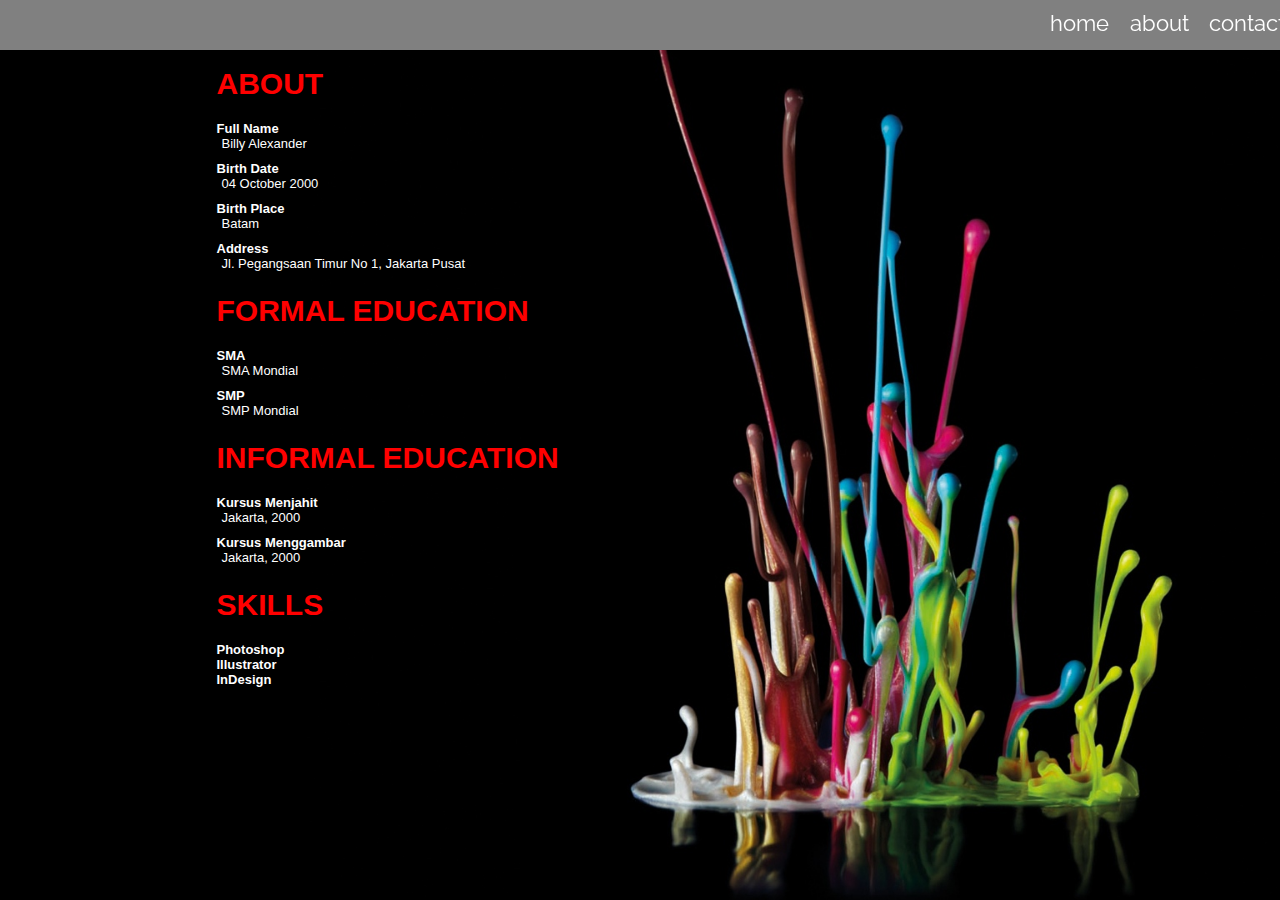
==== about.html @ 841f6bfd "Add files via upload" ====
<!doctype html>
<html>
  <head>
    <title>Billy Alexander</title>
    <meta name="viewport" content="width=device-width" />
    <link rel="stylesheet" type="text/css" href="css/global.css" />
    <link rel="stylesheet" type="text/css" href="css/typography.css" />
  </head>
  <body>
    <nav>
      <main>
        <a href="home.html" class="menu">home</a>
        <a href="about.html" class="menu">about</a>
        <a href="contact.html" class="menu">contact</a>
      </main>
    </nav>
    
    <section class="full">
    <main>
        <div class="right" style="background-color: transparant">
          <h2>About</h2>
          <h3>Full Name</h3>
          <p>Billy Alexander</p>
          <h3>Birth Date</h3>
          <p>04 October 2000</p>
          <h3>Birth Place</h3>
          <p>Batam</p>
          <h3>Address</h3>
          <p>Jl. Pegangsaan Timur No 1, Jakarta Pusat</p>
        </div>
        <div class="right" style="background-color: transparant">
          <h2>Formal Education</h2>
          <h3>SMA</h3>
          <p>SMA Mondial</p>
          <h3>SMP</h3>
          <p>SMP Mondial</p>
        </div>
        <div class="right" style="background-color: transparant">
          <h2>Informal Education</h2>
          <h3>Kursus Menjahit</h3>
          <p>Jakarta, 2000</p>
          <h3>Kursus Menggambar</h3>
          <p>Jakarta, 2000</p>
        </div>
        <div class="right" style="background-color: transparant">
          <h2>Skills</h2>
          <h3>Photoshop</h3>
          <h3>Illustrator</h3>
          <h3>InDesign</h3>
        </div>
      
    </main>
    </section>
  </body>
</html>
---- css/global.css ----
@import url('https://fonts.googleapis.com/css?family=Raleway:400,700&display=swap');

* {
  margin: 0;
  padding: 0;
  font-size: 22px;
}

nav {
  position: fixed;
  top: 0;
  left: 0;
  width: 100vw;
  height: 50px;
  background-color: grey;
  z-index: 10;
}

main {
  width: 1300px;
  padding-top: 50px;
  margin-left: auto;
  margin-right: auto;
}

nav main {
  padding-top: 10px;
  text-align: right;
}

nav main a {
  text-decoration: none;
  color: white;
  font-family: 'Raleway', sans-serif;
  padding-top: 10px;
  padding-right: 15px;
}

nav main a:hover {
  color: red;
}

section {
  width: 100%;
  height: 100vh;
  position: relative;
}

section.full {
  background-image: url('../image/image 3.jpg');
  background-size: cover;
  background-position: bottom right;
  background-repeat: repeat;
}
section.full1 {
  background-image: url('../image/image 4.jpg');
  background-size: cover;
  background-position: bottom right;
  background-repeat: repeat;
}

section .melayang {
  position: absolute;
  top: 320px;
  left: 100px;
  width: 40%;
  height: 200px;
}

section .right {
  position: relative;
  left: 200px;
  top: 10px;
  width: 98%;
  height: 20%;
  padding: 0.5%;
  margin-right:2%;
  margin-top:0%;
}

h1 {
  font-size: 40px;
  font-family: 'Raleway', sans-serif;
}

@media (max-width: 1200px) {
  main {
    width: 100vw;
  }
  
  section .right {
    width:100%;
    height: 50vh;
    margin-left:0%;
    margin-top:1%;
  }
  
  section .melayang {
    top: 50%;
    left: 10%;
    width: 90%;
  }
}
---- css/typography.css ----
h1 {
  font-family: 'Segoe UI', sans-serif;
  font-size: 100px;
  text-transform: uppercase;
}

h2 {
  font-family: 'Calibri', sans-serif;
  font-size: 30px;
  text-transform: uppercase;
  padding-bottom: 20px;
  padding-left: 10px;
  color: red;
}

h3 {
  font-family: 'Calibri', sans-serif;
  font-size: 13px;
  padding-left: 10px;
  color:white;
}

p {
  font-family: sans-serif;
  font-size: 13px;
  padding-bottom: 10px;
  padding-left: 15px;
  color:white;
}
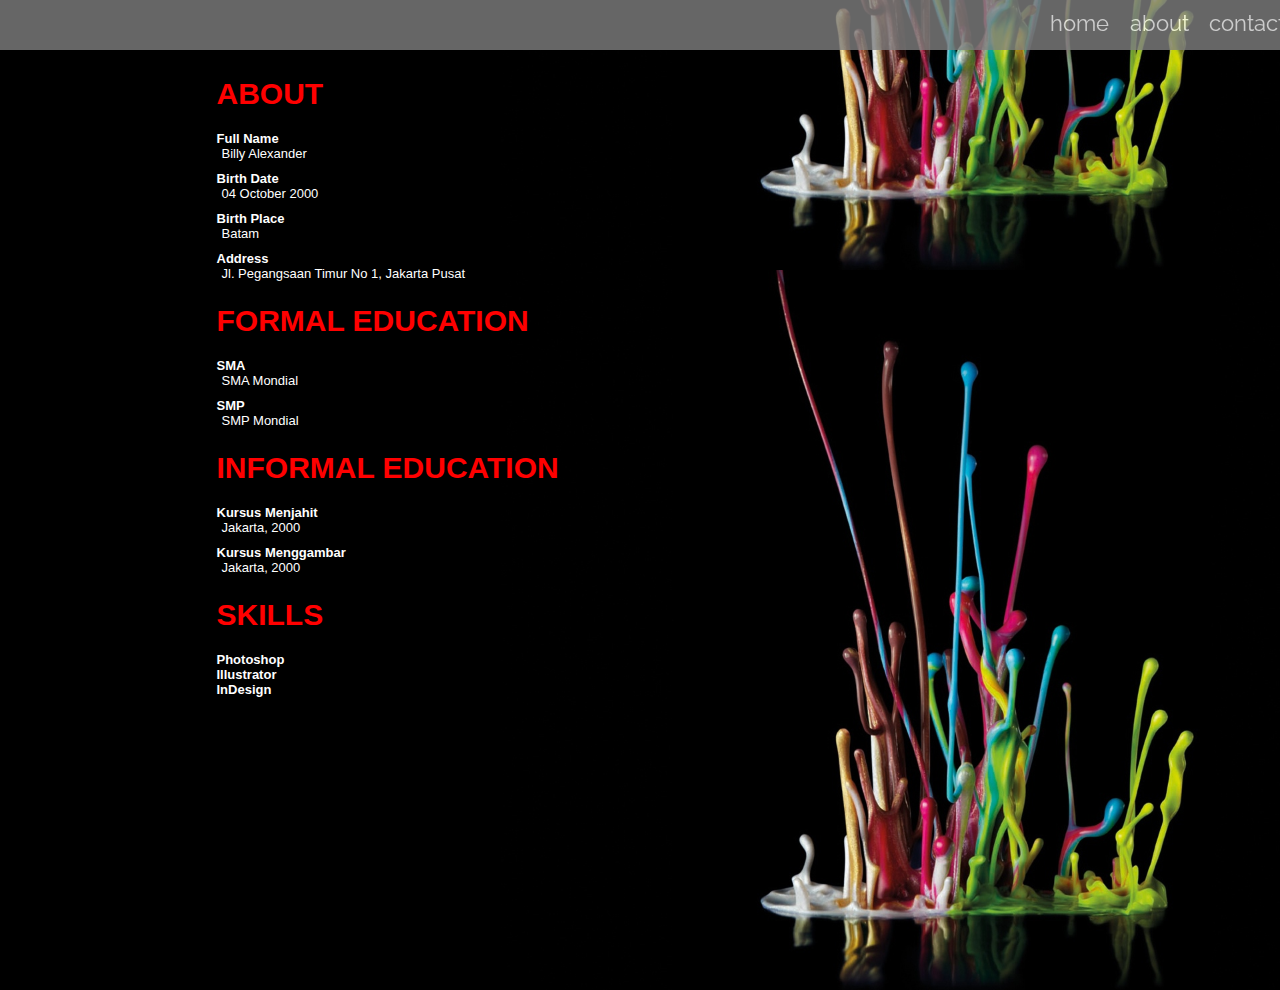
==== commit 0dca3025: "Add files via upload" ====
--- a/about.html
+++ b/about.html
@@ -9,7 +9,7 @@
   <body>
     <nav>
       <main>
-        <a href="home.html" class="menu">home</a>
+        <a href="index.html" class="menu">home</a>
         <a href="about.html" class="menu">about</a>
         <a href="contact.html" class="menu">contact</a>
       </main>
--- a/css/global.css
+++ b/css/global.css
@@ -13,6 +13,7 @@
   width: 100vw;
   height: 50px;
   background-color: grey;
+  opacity: 0.8;
   z-index: 10;
 }
 
@@ -47,8 +48,9 @@
 }
 
 section.full {
+  height: 110vh;
   background-image: url('../image/image 3.jpg');
-  background-size: cover;
+  background-size: contain;
   background-position: bottom right;
   background-repeat: repeat;
 }
@@ -59,9 +61,16 @@
   background-repeat: repeat;
 }
 
+section.full3 {
+  background-image: url('../image/image 3.jpg');
+  background-size: cover;
+  background-position: bottom right;
+  background-repeat: no-repeat;
+}
+
 section .melayang {
   position: absolute;
-  top: 320px;
+  top: 340px;
   left: 100px;
   width: 40%;
   height: 200px;
@@ -70,7 +79,7 @@
 section .right {
   position: relative;
   left: 200px;
-  top: 10px;
+  top: 20px;
   width: 98%;
   height: 20%;
   padding: 0.5%;
@@ -87,17 +96,37 @@
   main {
     width: 100vw;
   }
-  
+section.full {
+  width:100vw;
+  height: 230vh;
+  background-image: url('../image/image 3.jpg');
+  background-size: contain;
+  background-position: bottom right;
+  background-repeat: repeat;
+}
+section.full3 {
+  width: 100vw;
+  height: 100vh;
+  background-image: url('../image/image 3.jpg');
+  background-size: cover;
+  background-position: bottom right;
+  background-repeat: no-repeat;
+}
+
+
   section .right {
-    width:100%;
+    width:100vw;
     height: 50vh;
+    left: 50px;
     margin-left:0%;
     margin-top:1%;
   }
   
   section .melayang {
+    width:100vw;
+    height: 100vh;
     top: 50%;
     left: 10%;
-    width: 90%;
+    bottom:50%;
   }
 }
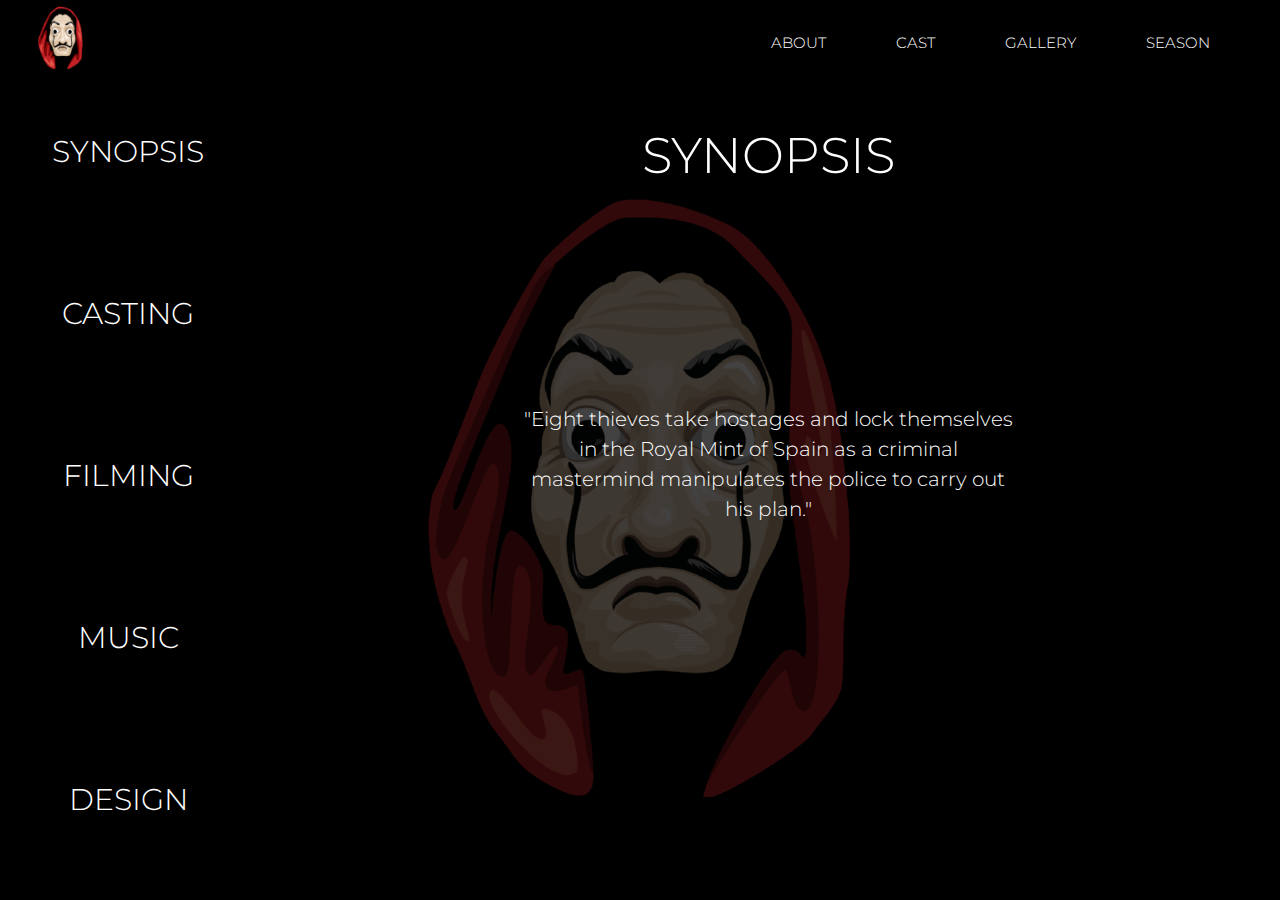
==== commit 22833a4f: "Add files via upload" ====
--- a/about.html
+++ b/about.html
@@ -1,55 +1,166 @@
 <!doctype html>
 <html>
-  <head>
-    <title>Billy Alexander</title>
-    <meta name="viewport" content="width=device-width" />
-    <link rel="stylesheet" type="text/css" href="css/global.css" />
-    <link rel="stylesheet" type="text/css" href="css/typography.css" />
-  </head>
-  <body>
-    <nav>
-      <main>
-        <a href="index.html" class="menu">home</a>
-        <a href="about.html" class="menu">about</a>
-        <a href="contact.html" class="menu">contact</a>
-      </main>
-    </nav>
-    
-    <section class="full">
-    <main>
-        <div class="right" style="background-color: transparant">
-          <h2>About</h2>
-          <h3>Full Name</h3>
-          <p>Billy Alexander</p>
-          <h3>Birth Date</h3>
-          <p>04 October 2000</p>
-          <h3>Birth Place</h3>
-          <p>Batam</p>
-          <h3>Address</h3>
-          <p>Jl. Pegangsaan Timur No 1, Jakarta Pusat</p>
-        </div>
-        <div class="right" style="background-color: transparant">
-          <h2>Formal Education</h2>
-          <h3>SMA</h3>
-          <p>SMA Mondial</p>
-          <h3>SMP</h3>
-          <p>SMP Mondial</p>
-        </div>
-        <div class="right" style="background-color: transparant">
-          <h2>Informal Education</h2>
-          <h3>Kursus Menjahit</h3>
-          <p>Jakarta, 2000</p>
-          <h3>Kursus Menggambar</h3>
-          <p>Jakarta, 2000</p>
-        </div>
-        <div class="right" style="background-color: transparant">
-          <h2>Skills</h2>
-          <h3>Photoshop</h3>
-          <h3>Illustrator</h3>
-          <h3>InDesign</h3>
-        </div>
-      
-    </main>
-    </section>
-  </body>
-</html>+<head>
+	<title>La Casa de Papel ~ Gallery</title>
+	<meta name="viewport" content="width=device-width, initial-scale=1.0">
+	<link rel="stylesheet" type="text/css" href="css/global.css" />
+	<link rel="stylesheet" type="text/css" href="css/typography.css" />
+</head>
+<body>
+	<section class="navigation">
+		<a href="index.html" class="logo"><img src="image/money heist mask.png" alt="mask"></a>
+		<a href="season.html" class="menu1"><p>SEASON</p></a>
+		<a href="gallery.html" class="menu4"><p>GALLERY</p></a>
+		<a href="cast.html" class="menu3"><p>CAST</p></a>
+		<a href="about.html" class="menu5"><p>ABOUT</p></a>
+	</section>
+	
+	<section class="group1">
+		<div class="kiri">
+			<div class="block1" onClick="content1('0')"><p>SYNOPSIS</p></div>
+			<div class="block2" onClick="content2('0')"><p>CASTING</p></div>
+			<div class="block3" onClick="content3('0')"><p>FILMING</p></div>
+			<div class="block4" onClick="content4('0')"><p>MUSIC</p></div>
+			<div class="block5" onClick="content5('0')"><p>DESIGN</p></div>
+			<div class="block6" onClick="content6('0')"><p>CONCEPTION</p></div>
+		</div>
+		<div class="kanan">
+			<div id="open1" class="content1">
+				<div class="batasan">
+					<div class="up1">
+						<h1>SYNOPSIS</h1>
+					</div>
+					<div class="baca1">
+						<p>"Eight thieves take hostages and lock themselves in the Royal Mint of Spain as a criminal mastermind manipulates the police to carry out his plan."</p>
+					</div>
+				</div>
+			</div>
+			
+			<div id="open2" class="content2">
+				<div class="batasan">
+					<div class="up2">
+						<h1>CASTING</h1>
+					</div>
+					<div class="baca2">
+						<p>Casting took place late in 2016, spanning more than two months. The characters were not fully fleshed out at the beginning of this process, and took shape based on the actors' performance. Casting directors Eva Leira and Yolanda Serrano were looking for actors with the ability to play empathetic robbers with believable love and family connections. Antena 3 announced the ensemble cast in March 2017 and released audition excerpts of most cast actors in the series' aftershow Tercer Grado and on their website.</p>
+
+						<p>The Professor was designed as a charismatic yet shy villain who could convince the robbers to follow him and make the audience sympathetic to the robbers' resistance against the powerful banks. However, developing the Professor's role proved difficult, as the character did not follow archetypal conventions and the producers were uncertain about his degree of brilliance. While the producers found his Salva personality early on, they were originally looking for a 50-year-old Harvard professor type with the looks of Spanish actor José Coronado. The role was proposed to Javier Gutiérrez, but he was already committed to starring in the film Campeones. Meanwhile, the casting directors advocated for Álvaro Morte, whom they knew from their collaboration on the long-running Spanish soap opera El secreto de Puente Viejo, even though his prime time television experience was limited at that point. Going through the full casting process and approaching the role through external analysis rather than personal experience, Morte described the professor as "a tremendous box of surprises" that "end up shaping this character because he never ceases to generate uncertainty," making it unclear for the audience if the character is good or bad. The producers also found that his appearance of a primary school teacher gave the character more credibility.</p>
+
+						<p>Pedro Alonso was cast to play Berlin, whom La Voz de Galicia would later characterize as a "cold, hypnotic, sophisticated and disturbing character, an inveterate macho with serious empathy problems, a white-collar thief who despises his colleagues and considers them inferior." The actor's portrayal of the character was inspired by chance encounter Alonso had the day before receiving his audition script, with "an intelligent person" who was "provocative or even manipulative" to him.Alonso saw high observation skills and an unusual understanding of his surroundings in Berlin, resulting in unconventional and unpredictable character behaviour.Similarities between Berlin and Najwa Nimri's character Zulema in Pina's TV series Locked Up were unintentional. The family connections between the Professor and Berlin were not in the original script, but were built into the characters' backstory at the end of part 1 after Morte and Alonso had repeatedly proposed to do so.</p>
+
+						<p>The producers found the protagonist and narrator, Tokyo, among the hardest characters to develop, as they were originally looking for an older actress to play the character who had nothing to lose before meeting the Professor. Úrsula Corberó eventually landed the role for bringing a playful energy to the table; her voice was heavily factored in during casting, as she was the first voice the audience hears in the show. Jaime Lorente developed Denver's hallmark laughter during the casting process. Two cast actors had appeared in previous TV series by Álex Pina: Paco Tous (Moscow) had starred in the 2005 TV series Los hombres de Paco, and Alba Flores (Nairobi) had starred in Locked Up. Flores was asked to play Nairobi without audition when Pina realised late in the conception phase that the show needed another female gang member. For the role opposite to the robbers, Itziar Ituño was cast to play Inspector Raquel Murillo, whom Ituño described as a "strong and powerful woman in a world of men, but also sensitive in her private life". She took inspiration from The Silence of the Lambs character Clarice Starling, an FBI student with a messy family life who develops sympathies for a criminal.</p>
+
+						<p>The actors learned of the show's renewal by Netflix before the producers contacted them to return. In October 2018, Netflix announced the cast of part 3; the returning main cast included Pedro Alonso, raising speculation about his role in part 3. Among the new cast members were Argentine actor Rodrigo de la Serna, who saw a possible connection between his character's name and the Argentine football legend Martín Palermo, and Locked Up star Najwa Nimri. Cameo scenes of Brazilian football star, and fan of the series, Neymar, as a monk were filmed for part 3, but were excluded from the stream without repercussions to the narrative until judicial charges against him had been dropped in late August 2019. A small appearance by Spanish actress Belén Cuesta in two episodes of part 3 raised fan and media speculation about her role in part 4.</p>
+					</div>
+				</div>
+			</div>
+			
+			<div id="open3" class="content2">
+				<div class="batasan">
+					<div class="up2">
+						<h1>FILMING</h1>
+					</div>
+					<div class="baca2">
+						<p>Parts 1 and 2 were filmed back-to-back in the greater Madrid region from January until August 2017. The pilot episode was recorded in 26 days, while all other episodes had around 14 filming days. Production was split into two units to save time, with one unit shooting scenes involving the Professor and the police, and the other filming scenes with the robbers.The main storyline is set in the Royal Mint of Spain in Madrid, but the exterior scenes were filmed at the Spanish National Research Council (CSIC) headquarters for its passing resemblance to the Mint, and on the roof of the Higher Technical School of Aeronautical Engineers, part of the Technical University of Madrid. The hunting estate where the robbers plan their coup was filmed at the Finca El Gasco farm estate in Torrelodones. Interior filming took place at the former Locked Up sets in Colmenar Viejo and at the Spanish national daily newspaper ABC in Torrejón de Ardoz for printing press scenes. As the show was designed as a limited series, all sets were destroyed once production of part 2 had finished.</p>
+
+						<p>Parts 3 and 4 were also filmed back-to-back, with 21 to 23 filming days per episode. Netflix announced the start of filming on 25 October 2018, and filming of part 4 ended in August 2019. In 2018, Netflix had opened their first European production hub in Tres Cantos near Madrid for new and existing Netflix productions; main filming moved there onto a set three times the size of the set used for parts 1 and 2. The main storyline is set in the Bank of Spain in Madrid, but the exterior was filmed at the Ministry of Development complex Nuevos Ministerios. A scene where money is dropped from the sky was filmed at Callao Square. Ermita de San Frutos in Carrascal del Río served as the exterior of the Italian monastery where the robbers plan the heist. The motorhome scenes of the Professor and Lisboa were filmed at the deserted Las Salinas beaches in Almería to make the audience feel that the characters are safe from the police although their exact location is undisclosed at first. Underwater scenes inside the vault were filmed at Pinewood Studios in the United Kingdom. The beginning of part 3 was also filmed in Thailand, on the Guna Yala islands in Panama, and in Florence, Italy, which helped to counter the claustrophobic feeling of the first two parts, but was also an expression of the plot's global repercussions.</p>
+					</div>
+				</div>
+			</div>
+			
+			<div id="open4" class="content2">
+				<div class="batasan">
+					<div class="up2">
+						<h1>MUSIC</h1>
+					</div>
+					<div class="baca2">
+						<p>The series' theme song, "My Life Is Going On," was composed by Manel Santisteban, who also served as composer on Locked Up. Santisteban approached Spanish singer Cecilia Krull to write and perform the lyrics, which are about having confidence in one's abilities and the future. The theme song is played behind a title sequence featuring paper models of major settings from the series. Krull's main source of inspiration was the character Tokyo in the first episode of the series, when the Professor offers her a way out of a desperate moment. The lyrics are in English as the language that came naturally to Krull at the time of writing.</p>
+
+						<p>The Italian anti-fascist song "Bella ciao" plays multiple times throughout the series and accompanies two emblematic key scenes: At the end of the first part the Professor and Berlin sing it in preparation for the heist, embracing themselves as resistance against the establishment, and in the second part it plays during the thieves' escape from the Mint, as a metaphor for freedom. Regarding the use of the song, Tokyo recounts in one of her narrations, "The life of the Professor revolved around a single idea: Resistance. His grandfather, who had fought against the fascists in Italy, taught him the song, and he taught us." The song was brought to the show by writer Javier Gómez Santander. He had listened to "Bella ciao" at home to cheer him up, as he had grown frustrated for not finding a suitable song for the middle of part 1. He was aware of the song's meaning and history and felt it represented positive values. "Bella ciao" became a summer hit in Europe in 2018, mostly due to the popularity of the series and not the song's grave themes.</p>
+					</div>
+				</div>
+			</div>
+			
+			<div id="open5" class="content2">
+				<div class="batasan">
+					<div class="up2">
+						<h1>DESIGN</h1>
+					</div>
+					<div class="baca2">
+						<p>The show's look and atmosphere were developed by creator Álex Pina, director Jesús Colmenar, and director of photography Migue Amoedo, according to La Vanguardia "the most prolific television trio in recent years". Abdón Alcañiz served as art director.Their collaboration projects usually take a primary colour as a basis; Money Heist had red as "one of the distinguishing features of the series" that stood over the gray sets. Blue, green and yellow were marked as a forbidden colour in production design. To achieve "absolute film quality", red tones were tested with different types of fabrics, textures and lighting. The iconography of the robbers' red jumpsuits mirrored the yellow prison dress code in Locked Up. For part 3, the Italian retail clothing company Diesel modified the red jumpsuits to better fit the body and launched a clothing line inspired by the series. Salvador Dalí was chosen as the robbers' mask design because of Dalí's recognisable visage that also serves as an iconic cultural reference to Spain; Don Quixote as an alternative mask design was discarded. This choice sparked criticism by the Gala-Salvador Dalí Foundation for not requesting the necessary permissions.</p>
+
+						<p>To make the plot more realistic, the producers requested and received advice from the national police and the Spanish Ministry of Interior. The robbers' banknotes were printed with permission of the Bank of Spain and had an increased size as an anti-counterfeit measure. The greater financial backing of Netflix for part 3 allowed for the build of over 50 sets across five basic filming locations world-wide. Preparing a remote and uninhabited island in Panama to represent a robber hide-out proved difficult, as it needed to be cleaned, secured and built on, and involved hours-long travelling with material transportation. The real Bank of Spain was unavailable for visiting and filming for security reasons, so the producers recreated the Bank on a two-level stage by their own imagining, taking inspiration from Spanish architecture of the Francisco Franco era. Publicly available information was used to make the Bank's main hall set similar to the real location. The other interior sets were inspired by different periods and artificially aged to accentuate the building's history. Bronze and granite sculptures and motifs from the Valle de los Caídos were recreated for the interior, and over 50 paintings were painted for the Bank to emulate the Ateneo de Madrid.</p>
+					</div>
+				</div>
+			</div>
+			
+			<div id="open6" class="content2">
+				<div class="batasan">
+					<div class="up2">
+						<h1>CONCEPT</h1>
+					</div>
+					<div class="baca2">
+						<p>The series was conceived by screenwriter Álex Pina and director Jesús Colmenar during their years of collaboration since 2008. After finishing their work on the Spanish prison drama Vis a vis (Locked Up), they left Globomedia to set up their own production company, named Vancouver Media, in 2016. For their first project, they considered either filming a comedy or developing a heist story for television, with the latter having never been attempted before on Spanish television. Along with former Locked Up colleagues, they developed Money Heist as a passion project to try new things without outside interference. Pina was firm about making it a limited series, feeling that dilution had become a problem for his previous productions.</p>
+
+						<p>Initially entitled Los Desahuciados (The Evicted) in the conception phase, the series was developed to subvert heist conventions and combine elements of the action genre, thrillers and surrealism, while still being credible. Pina saw an advantage over typical heist films in that character development could span a considerably longer narrative arc. Characters were to be shown from multiple sides to break the viewers' preconceptions of villainy and retain their interest throughout the show. Key aspects of the planned storyline were written down at the beginning, while the finer story beats were developed incrementally to not overwhelm the writers. Writer Javier Gómez Santander compared the writing process to the Professor's way of thinking, "going around, writing down options, consulting engineers whom you cannot tell why you ask them that," but noted that fiction allowed the police to be written dumber when necessary.</p>
+
+						<p>The beginning of filming was set for January 2017, allowing for five months of pre-production. The narrative was split into two parts for financial considerations. The robbers' city-based code names, which Spanish newspaper ABC compared to the colour-based code names in Quentin Tarantino's 1992 heist film Reservoir Dogs, were chosen at random in the first part, although places with high viewership resonance were also taken into account for the new robbers' code names in part 3. The first five lines of the pilot script took a month to write, as the writers were unable to make the Professor or Moscow work as narrator. Tokyo as an unreliable narrator, flashbacks and time-jumps increased the narrative complexity, but also made the story more fluid for the audience. The pilot episode required over 50 script versions until the producers were satisfied. Later scripts would be finished once per week to keep up with filming.</p>
+					</div>
+				</div>
+			</div>
+		</div>
+	</section>
+	
+	<script>
+		function content1(x) {
+			document.getElementById('open1').style.display = "block";
+			document.getElementById('open2').style.display = "none";
+			document.getElementById('open3').style.display = "none";
+			document.getElementById('open4').style.display = "none";
+			document.getElementById('open5').style.display = "none";
+			document.getElementById('open6').style.display = "none";
+		}
+		function content2(x) {
+			document.getElementById('open2').style.display = "block";
+			document.getElementById('open1').style.display = "none";
+			document.getElementById('open3').style.display = "none";
+			document.getElementById('open4').style.display = "none";
+			document.getElementById('open5').style.display = "none";
+			document.getElementById('open6').style.display = "none";
+			
+		}
+		function content3(x) {
+			document.getElementById('open3').style.display = "block";
+			document.getElementById('open2').style.display = "none";
+			document.getElementById('open1').style.display = "none";
+			document.getElementById('open4').style.display = "none";
+			document.getElementById('open5').style.display = "none";
+			document.getElementById('open6').style.display = "none";
+		}
+		function content4(x) {
+			document.getElementById('open4').style.display = "block";
+			document.getElementById('open2').style.display = "none";
+			document.getElementById('open1').style.display = "none";
+			document.getElementById('open3').style.display = "none";
+			document.getElementById('open5').style.display = "none";
+			document.getElementById('open6').style.display = "none";
+		}
+		function content5(x) {
+			document.getElementById('open5').style.display = "block";
+			document.getElementById('open2').style.display = "none";
+			document.getElementById('open1').style.display = "none";
+			document.getElementById('open4').style.display = "none";
+			document.getElementById('open3').style.display = "none";
+			document.getElementById('open6').style.display = "none";
+		}
+		function content6(x) {
+			document.getElementById('open6').style.display = "block";
+			document.getElementById('open2').style.display = "none";
+			document.getElementById('open1').style.display = "none";
+			document.getElementById('open4').style.display = "none";
+			document.getElementById('open5').style.display = "none";
+			document.getElementById('open3').style.display = "none";
+		}
+	</script>
+</body>
+</html>
--- a/css/global.css
+++ b/css/global.css
@@ -1,132 +1,1778 @@
-@import url('https://fonts.googleapis.com/css?family=Raleway:400,700&display=swap');
-
 * {
-  margin: 0;
-  padding: 0;
-  font-size: 22px;
-}
-
-nav {
-  position: fixed;
-  top: 0;
-  left: 0;
-  width: 100vw;
-  height: 50px;
-  background-color: grey;
-  opacity: 0.8;
-  z-index: 10;
-}
+  	margin: 0;
+  	padding: 0;
+}
+
+html {
+  	scroll-behavior: smooth;
+}
+
+section.navigation {
+	width: 100vw;
+	height: 10vh;
+	background-color: black;
+}
+.logo {
+	width: 10%;
+	height: 100%;
+	margin-left: 3%;
+}
+
+.logo img {
+	width: auto;
+	height: 70%;
+	padding-top: 0.5%;
+	
+}
+
+a {
+	text-decoration: none;
+}
+.menu1 {
+	width: auto;
+	float: right;
+	margin-left: 70px;
+	margin-right: 70px;
+	padding-top: 30px;
+	text-decoration: none;
+}
+
+
+.menu3 {
+	width: auto;
+	float: right;
+	margin-left: 70px;
+	padding-top: 30px;
+	text-decoration: none;
+}
+
+.menu4 {
+	width: auto;
+	float: right;
+	margin-left: 70px;
+	padding-top: 30px;
+	text-decoration: none;
+}
+
+.menu5 {
+	width: auto;
+	float: right;
+	margin-left: 70px;
+	padding-top: 30px;
+	text-decoration: none;
+}
+
+.menu1:hover {
+	text-decoration-line: underline;
+  	text-decoration-color: white;
+}
+
+.menu2:hover {
+	text-decoration-line: underline;
+  	text-decoration-color: white;
+}
+
+.menu3:hover {
+	text-decoration-line: underline;
+  	text-decoration-color: white;
+}
+
+.menu4:hover {
+	text-decoration-line: underline;
+  	text-decoration-color: white;
+}
+
+.menu5:hover {
+	text-decoration-line: underline;
+  	text-decoration-color: white;
+}
+
 
 main {
-  width: 1300px;
-  padding-top: 50px;
-  margin-left: auto;
-  margin-right: auto;
-}
-
-nav main {
-  padding-top: 10px;
-  text-align: right;
-}
-
-nav main a {
-  text-decoration: none;
-  color: white;
-  font-family: 'Raleway', sans-serif;
-  padding-top: 10px;
-  padding-right: 15px;
-}
-
-nav main a:hover {
-  color: red;
-}
-
-section {
-  width: 100%;
-  height: 100vh;
-  position: relative;
+  	width: 90%;
+  	margin-left: auto;
+  	margin-right: auto;
 }
 
 section.full {
-  height: 110vh;
-  background-image: url('../image/image 3.jpg');
-  background-size: contain;
-  background-position: bottom right;
-  background-repeat: repeat;
-}
+  	width: 100%;
+  	height: 100vh;
+	background-image: url("../image/home.png");
+	background-size: cover;
+	background-position: bottom center;
+ 	background-color: black;
+  	display: block;
+}
+
 section.full1 {
-  background-image: url('../image/image 4.jpg');
-  background-size: cover;
-  background-position: bottom right;
-  background-repeat: repeat;
-}
+  	width: 100%;
+  	height: 90vh;
+  	background-color: black;
+  	display: block;
+}
+
+
+section.full2 {
+	width: 100%;
+  	height: 100vh;
+ 	background-color: black;
+  	display: block;
+}
+
+.maincast {
+	width: 35%;
+	height: 20%;
+	margin-left: 10%;
+	margin-top: 25%;
+	float: left;
+	background-color: transparent;
+	display: block;
+	outline-style: solid;
+	outline-color: white;
+}
+
+.maincast h1 {
+	text-align: center;
+	padding-top: 80px;
+	font-size: 60px;
+	line-height: 0px;
+}
+
+.maincast h1:hover {
+	font-size: 65px;
+	font-weight: 600;
+	transition: 1s;
+}
+.recurring {
+	width: 35%;
+	height: 20%;
+	margin-left: 10%;
+	margin-top: 25%;
+	float: left;
+	background-color: transparent;
+	display: block;
+	outline-style: solid;
+	outline-color: white;
+}
+
+.recurring h1 {
+	text-align: center;
+	font-size: 60px;
+	line-height: 0px;
+	padding-top: 80px;
+}
+
+.recurring h1:hover {
+	font-size: 65px;
+	font-weight: 600;
+	transition: 1s;
+}
+
+
+.mask {
+  	width: 4%;
+  	height: 10%;
+  	margin-right: auto;
+  	margin-left: auto;
+  	padding-top: 1%;
+  	background-color: transparent;
+  	display: block;
+}
+
+.mask img {
+  	width: 100%;
+  	height: auto;
+}
+
+.mask img:hover {
+  	width: 120%;
+  	transition: 0.5s;
+}
+
+.title {
+  	width: 75%;
+  	height: 20%;
+  	margin: 13% auto 7% auto;
+  	background-color: transparent;
+  	display: block;
+}
+
+.title img {
+  	width: 100%;
+  	height: auto;
+}
+
+
+
+
+.link {
+  	width: 75%;
+ 	margin: 0 auto;
+  	display: grid;
+ 	grid-template-columns: auto auto auto auto;
+ 	grid-template-areas:
+  	'about cast gallery season';
+ 	grid-template-rows: 10vh;
+	grid-gap: 10px;
+ 	background-color: transparent;
+}
+
+.back {
+  	background-color: transparent;
+  	padding: 20px;
+}
+
+.about {
+  	grid-area: about;
+}
+
+.gallery {
+  	grid-area: gallery;
+}
+
+.cast {
+  	grid-area: cast;
+}
+
+
+
+.season {
+  	grid-area: season;
+}
+
+
+.cast a {
+	text-decoration: none;
+}
+
+.about h1 {
+  	text-align: center;
+  	color: #F2EBEB;
+  	transition: 0.5s;
+}
+
+.gallery h1 {
+  	text-align: center;
+  	color: #F2EBEB;
+  	transition: 1s;
+}
+
+.cast h1 {
+  	text-align: center;
+  	color: #F2EBEB;
+  	transition: 1.5s;
+}
+
+
+
+.season h1 {
+  	text-align: center;
+  	color: #F2EBEB;
+  	transition: 2.5s;
+}
+
+
+
+
+.about h1:hover {
+  	color: red;
+  	font-size: 20px;
+  	text-decoration-line: line-through;
+  	text-decoration-color: black;
+  	transition: 0.3s;
+}
+
+.gallery h1:hover {
+  	color: red;
+  	font-size: 20px;
+  	text-decoration-line: line-through;
+  	text-decoration-color: black;
+  	transition: 0.3s;
+}
+
+.cast h1:hover {
+  	color: red;
+  	font-size: 20px;
+  	text-decoration-line: line-through;
+  	text-decoration-color: black;
+  	transition: 0.3s;
+}
+
+
+
+.season h1:hover {
+  	color: red;
+  	font-size: 20px;
+  	text-decoration-line: line-through;
+  	text-decoration-color: black;
+  	transition: 0.3s;
+}
+
+
+
+
+.left {
+	width: 25%;
+	height: 90vh;;
+	background-color: black;
+	display: block;
+	float: left;
+	overflow-y: scroll;
+}
+
+.left::-webkit-scrollbar {
+	display: none;
+}
+
+
+.tokyo {
+	width: 100%;
+	height: 25vh;
+	background-image: linear-gradient(to right, black, rgba(255,0,0,0)), url("../image/tokyo portrait.jpg");
+	background-position: center;
+	background-size: cover;
+}
+
+.tokyo h1{
+	padding-top: 130px;
+	padding-left: 10%;
+	font-size: 20px;
+}
+
+.tokyo:hover {
+	background-image: url("../image/tokyo portrait.jpg");
+}
+
+
+
+.lisbon {
+	width: 100%;
+	height: 25vh;
+	background-image: linear-gradient(to right, black, rgba(255,0,0,0)), url("../image/lisbon portait.jpg");
+	background-position: center;
+	background-size: cover;
+}
+
+.lisbon h1{
+	padding-top: 130px;
+	padding-left: 10%;
+	font-size: 20px
+}
+
+.lisbon:hover {
+	background-image: url("../image/lisbon portait.jpg");
+}
+
+
+
+.professor {
+	width: 100%;
+	height: 25vh;
+	background-image: linear-gradient(to right, black, rgba(255,0,0,0)), url("../image/professor portait.jpg");
+	background-position: center;
+	background-size: cover;
+}
+
+.professor h1{
+	padding-top: 130px;
+	padding-left: 10%;
+	font-size: 20px;
+}
+
+.professor:hover {
+	background-image: url("../image/professor portait.jpg");
+}
+
+
+
+.moscow {
+	width: 100%;
+	height: 25vh;
+	background-image: linear-gradient(to right, black, rgba(255,0,0,0)), url("../image/moscow portrait.jpg");
+	background-position: center;
+	background-size: cover;
+}
+
+.moscow h1{
+	padding-top: 45%;
+	padding-left: 10%;
+	font-size: 20px;
+}
+
+.moscow:hover {
+	background-image: url("../image/moscow portrait.jpg");
+}
+
+
+
+.berlin {
+	width: 100%;
+	height: 25vh;
+	background-image: linear-gradient(to right, black, rgba(255,0,0,0)), url("../image/berlin portrait.jpg");
+	background-position: center;
+	background-size: cover;
+}
+
+.berlin h1{
+	padding-top: 45%;
+	padding-left: 10%;
+	font-size: 20px;
+}
+
+.berlin:hover {
+	background-image: url("../image/berlin portrait.jpg");
+}
+
+
+
+.nairobi {
+	width: 100%;
+	height: 25vh;
+	background-image: linear-gradient(to right, black, rgba(255,0,0,0)), url("../image/nairobi portrait.jpg");
+	background-position: center;
+	background-size: cover;
+}
+
+.nairobi h1{
+	padding-top: 45%;
+	padding-left: 10%;
+	font-size: 20px;
+}
+
+.nairobi:hover {
+	background-image: url("../image/nairobi portrait.jpg");
+}
+
+
+
+.rio {
+	width: 100%;
+	height: 25vh;
+	background-image: linear-gradient(to right, black, rgba(255,0,0,0)), url("../image/rio portrait.png");
+	background-position: center;
+	background-size: cover;
+}
+
+.rio h1{
+	padding-top: 45%;
+	padding-left: 10%;
+	font-size: 20px;
+}
+
+.rio:hover {
+	background-image: url("../image/rio portrait.png");
+}
+
+
+
+.arturo {
+	width: 100%;
+	height: 25vh;
+	background-image: linear-gradient(to right, black, rgba(255,0,0,0)), url("../image/arturo potrait.jpg");
+	background-position: center;
+	background-size: cover;
+}
+
+.arturo h1{
+	padding-top: 45%;
+	padding-left: 10%;
+	font-size: 20px;
+}
+
+.arturo:hover {
+	background-image: url("../image/arturo potrait.jpg");
+}
+
+
+.denver {
+	width: 100%;
+	height: 25vh;
+	background-image: linear-gradient(to right, black, rgba(255,0,0,0)), url("../image/denver portrait.jpg");
+	background-position: center;
+	background-size: cover;
+}
+
+.denver h1{
+	padding-top: 45%;
+	padding-left: 10%;
+	font-size: 20px;
+}
+
+.denver:hover {
+	background-image: url("../image/denver portrait.jpg");
+}
+
+
+
+.stockholm{
+	width: 100%;
+	height: 25vh;
+	background-image: linear-gradient(to right, black, rgba(255,0,0,0)), url("../image/stockholm portrait.png");
+	background-position: center;
+	background-size: cover;
+}
+
+.stockholm:hover {
+	background-image: url("../image/stockholm portrait.png");
+}
+
+.stockholm h1{
+	padding-top: 45%;
+	padding-left: 10%;
+	font-size: 20px;
+}
+
+
+
+.helsinki {
+	width: 100%;
+	height: 25vh;
+	background-image: linear-gradient(to right, black, rgba(255,0,0,0)), url("../image/helsinki portrait.jpg");
+	background-position: center;
+	background-size: cover;
+}
+
+.helsinki h1{
+	padding-top: 45%;
+	padding-left: 10%;
+	font-size: 20px;
+}
+
+
+.helsinki:hover {
+	background-image: url("../image/helsinki portrait.jpg");
+}
+
+
+
+.right {
+  	width: 75%;
+  	height: 90vh;
+	background-color: black;
+	display: block;
+	float: left;
+}
+
+.tokyodetail {
+	width: 100%;
+	height: 90vh;;
+	background-image: linear-gradient(to right, black, rgba(255,0,0,0)), url("../image/tokyo back.jpg");
+	background-size: cover;
+	background-repeat: no-repeat;
+	background-position: right;
+	display: block;
+}
+
+.lisbondetail {
+	width: 100%;
+	height: 90vh;;
+	background-image: linear-gradient(to right, black, rgba(255,0,0,0)), url("../image/lisbon back.jpg");
+	background-size: cover;
+	background-repeat: no-repeat;
+	background-position: right;
+	display: none;
+}
+
+.professordetail {
+	width: 100%;
+	height: 90vh;;
+	background-image: linear-gradient(to right, black, rgba(255,0,0,0)), url("../image/professor back.jpg");
+	background-size: cover;
+	background-repeat: no-repeat;
+	background-position: right;
+	display: none;
+}
+
+.moscowdetail {
+	width: 100%;
+	height: 90vh;;
+	background-image: linear-gradient(to right, black, rgba(255,0,0,0)), url("../image/moscow back.jpg");
+	background-size: cover;
+	background-repeat: no-repeat;
+	background-position: right;
+	display: none;
+}
+
+.berlindetail {
+	width: 100%;
+	height: 90vh;;
+	background-image: linear-gradient(to right, black, rgba(255,0,0,0)), url("../image/berlin back.jpg");
+	background-size: cover;
+	background-repeat: no-repeat;
+	background-position: right;
+	display: none;
+}
+
+.nairobidetail {
+	width: 100%;
+	height: 90vh;;
+	background-image: linear-gradient(to right, black, rgba(255,0,0,0)), url("../image/nairobi back.jpg");
+	background-size: cover;
+	background-repeat: no-repeat;
+	background-position: right;
+	display: none;
+}
+
+.riodetail {
+	width: 100%;
+	height: 90vh;;
+	background-image: linear-gradient(to right, black, rgba(255,0,0,0)), url("../image/rio back.jpg");
+	background-size: cover;
+	background-repeat: no-repeat;
+	background-position: right;
+	display: none;
+}
+
+.arturodetail {
+	width: 100%;
+	height: 90vh;;
+	background-image: linear-gradient(to right, black, rgba(255,0,0,0)), url("../image/arturo back.jpg");
+	background-size: cover;
+	background-repeat: no-repeat;
+	background-position: right;
+	display: none;
+}
+
+.denverdetail {
+	width: 100%;
+	height: 90vh;;
+	background-image: linear-gradient(to right, black, rgba(255,0,0,0)), url("../image/denver back.png");
+	background-size: cover;
+	background-repeat: no-repeat;
+	background-position: right;
+	display: none;
+}
+
+.stockholmdetail {
+	width: 100%;
+	height: 90vh;;
+	background-image: linear-gradient(to right, black, rgba(255,0,0,0)), url("../image/stockholm back.jpg");
+	background-size: cover;
+	background-repeat: no-repeat;
+	background-position: right;
+	display: none;
+}
+
+.helsinkidetail {
+	width: 100%;
+	height: 90vh;;
+	background-image: linear-gradient(to right, black, rgba(255,0,0,0)), url("../image/helsinki back.jpg");
+	background-size: cover;
+	background-repeat: no-repeat;
+	background-position: right;
+	display: none;
+}
+.name {
+	position: relative;
+	width: 30%;
+	margin-left: 5%;
+	padding-top: 15%;
+	transition: 2s;
+}
+
+.as {
+	width: 40%;
+	margin-left: 6%;
+	transition: 2.5s;
+}
+
+.line {
+	width: 40%;
+	padding-top: 2%;
+	margin-left: 5%;
+	transition: 1s;
+}
+.line img{
+	width: 100%;
+	height: 3px;
+}
+
+.info {
+	width: 40%;
+	margin-left: 5%;
+	padding-top: 2%
+}
+
 
 section.full3 {
-  background-image: url('../image/image 3.jpg');
-  background-size: cover;
-  background-position: bottom right;
-  background-repeat: no-repeat;
-}
-
-section .melayang {
-  position: absolute;
-  top: 340px;
-  left: 100px;
-  width: 40%;
-  height: 200px;
-}
-
-section .right {
-  position: relative;
-  left: 200px;
-  top: 20px;
-  width: 98%;
-  height: 20%;
-  padding: 0.5%;
-  margin-right:2%;
-  margin-top:0%;
-}
-
-h1 {
-  font-size: 40px;
-  font-family: 'Raleway', sans-serif;
-}
-
-@media (max-width: 1200px) {
-  main {
-    width: 100vw;
-  }
-section.full {
-  width:100vw;
-  height: 230vh;
-  background-image: url('../image/image 3.jpg');
-  background-size: contain;
-  background-position: bottom right;
-  background-repeat: repeat;
-}
-section.full3 {
-  width: 100vw;
-  height: 100vh;
-  background-image: url('../image/image 3.jpg');
-  background-size: cover;
-  background-position: bottom right;
-  background-repeat: no-repeat;
-}
-
-
-  section .right {
-    width:100vw;
-    height: 50vh;
-    left: 50px;
-    margin-left:0%;
-    margin-top:1%;
-  }
-  
-  section .melayang {
-    width:100vw;
-    height: 100vh;
-    top: 50%;
-    left: 10%;
-    bottom:50%;
-  }
-}
+	width: 100%;
+	height: 90vh;
+	background-color: black;
+}
+
+.grid {
+	width: 85%;
+	height: 90%;
+	margin-left: auto;
+	margin-right: auto;
+	background-color: black;
+	display: grid;
+	grid-template-columns: 50% 50%;
+	grid-template-rows: auto auto;
+	grid-template-areas: 
+		'season1 season2'
+		'season3 season4';
+	grid-gap: 20px;
+}
+
+
+.season1 {
+	grid-area: season1;
+	background-image: linear-gradient(to top, black, rgba(255,0,0,0)), url("../image/foto2.jpg");
+	background-size: cover;
+	
+}
+
+.season1:hover {
+	background-image: url("../image/choice 1.jpg");	
+}
+
+.season1 p {
+	text-align: center;
+	font-size: 50px;
+	padding-top: 130px;
+	text-shadow: 4px 4px 4px black;
+	transition: 2s;
+	letter-spacing: 5px;
+}
+
+.season1 h1 {
+	text-align: center;
+	font-size: 50px;
+	padding-top: 20px;
+	text-shadow: 4px 4px 4px black;
+	transition: 2s;
+	letter-spacing: 5px;
+}
+
+.season2 {
+	grid-area: season2;
+	background-image: linear-gradient(to top, black, rgba(255,0,0,0)), url("../image/choice 2.jpg");
+	background-size: cover;
+}
+
+.season2:hover {
+	background-image: url("../image/foto4.jpg");	
+}
+
+.season2 p {
+	text-align: center;
+	font-size: 50px;
+	padding-top: 130px;
+	text-shadow: 4px 4px 4px black;
+	transition: 2s;
+	letter-spacing: 5px;
+}
+
+.season2 h1 {
+	text-align: center;
+	font-size: 50px;
+	padding-top: 20px;
+	text-shadow: 4px 4px 4px black;
+	transition: 2s;
+	letter-spacing: 5px;
+}
+
+
+.season3 {
+	grid-area: season3;
+	background-image: linear-gradient(to top, black, rgba(255,0,0,0)), url("../image/foto3.jpg");
+	background-size: cover;
+}
+
+.season3:hover {
+	background-image: url("../image/choice 3.jpg");
+}
+
+.season3 p {
+	text-align: center;
+	font-size: 50px;
+	padding-top: 130px;
+	text-shadow: 4px 4px 4px black;
+	transition: 2s;
+	letter-spacing: 5px;
+}
+
+.season3 h1 {
+	text-align: center;
+	font-size: 50px;
+	padding-top: 20px;
+	text-shadow: 4px 4px 4px black;
+	transition: 2s;
+	letter-spacing: 5px;
+}
+
+
+.season4 {
+	grid-area: season4;
+	background-image: linear-gradient(to top, black, rgba(255,0,0,0)), url("../image/foto1.jpg");
+	background-size: cover;
+}
+
+.season4:hover {
+	background-image: url("../image/foto2.jpg");	
+}
+.season4 p {
+	text-align: center;
+	font-size: 50px;
+	padding-top: 130px;
+	text-shadow: 4px 4px 4px black;
+	transition: 2s;
+	letter-spacing: 5px;
+}
+
+.season4 h1 {
+	text-align: center;
+	font-size: 50px;
+	padding-top: 20px;
+	text-shadow: 4px 4px 4px black;
+	transition: 2s;
+	letter-spacing: 5px;
+}
+
+section.imagegallery {
+	width: 100%;
+	height: 90vh;
+	background-color: antiquewhite;
+	display: none;
+}
+
+.image {
+	width: 100%;
+	height: 80%;
+	background-color: black;
+	display: block;
+	overflow-x: scroll;
+}
+
+.image::-webkit-scrollbar {
+	display: none;
+}
+
+.img1 {
+	width: 100%;
+	height: 100%;
+	background-image: url("../image/foto1.jpg");
+	background-size: cover;
+	background-position: center;
+	display: none;
+}
+
+.img2 {
+	width: 100%;
+	height: 100%;
+	background-image: url("../image/foto2.jpg");
+	background-size: cover;
+	background-position: center;
+	display: none;
+}
+
+.img3 {
+	width: 100%;
+	height: 100%;
+	background-image: url("../image/foto3.jpg");
+	background-size: cover;
+	background-position: center;
+	display: none;
+}
+
+.img4 {
+	width: 100%;
+	height: 100%;
+	background-image: url("../image/foto4.jpg");
+	background-size: cover;
+	background-position: center;
+	display: none;
+}
+
+.img5 {
+	width: 100%;
+	height: 100%;
+	background-image: url("../image/bhc5.png");
+	background-size: cover;
+	background-position: top center;
+	display: none;
+}
+
+.img6 {
+	width: 100%;
+	height: 100%;
+	background-image: url("../image/bhc6.jpg");
+	background-size: cover;
+	background-position: top center;
+	display: none;
+}
+
+.img7 {
+	width: 100%;
+	height: 100%;
+	background-image: url("../image/bhc7.jpg");
+	background-size: cover;
+	background-position: top center;
+	display: none;
+}
+
+.choice {
+	width: 100%;
+	height: 20%;
+	display: grid;
+	grid-template-columns: 20% 20% 20% 20% 20% 20% 20%;
+	grid-template-rows: 100%;
+	grid-template-areas: 
+		'image1 image2 image3 image4 image5 image6 image7';
+	overflow-x: scroll;
+	background-color: black;
+}
+
+.choice::-webkit-scrollbar {
+	display: none;
+}
+
+.image1 {
+	grid-area: image1;
+	opacity: 0.3;
+	background-image: url("../image/foto1.jpg");
+	background-size: cover;
+}
+
+.image1:hover {
+	opacity: 1;
+}
+
+.image2 {
+	grid-area: image2;
+	opacity: 0.3;
+	background-image: url("../image/foto2.jpg");
+	background-size: cover;
+}
+
+.image2:hover {
+	opacity: 1;
+}
+
+
+.image3 {
+	grid-area: image3;
+	opacity: 0.3;
+	background-image: url("../image/foto3.jpg");
+	background-size: cover;
+}
+
+.image3:hover {
+	opacity: 1;
+}
+
+.image4 {
+	grid-area: image4;
+	opacity: 0.3;
+	background-image: url("../image/foto4.jpg");
+	background-size: cover;
+}
+
+.image4:hover {
+	opacity: 1;
+}
+
+
+.image5 {
+	grid-area: image5;
+	opacity: 0.3;
+	background-image: url("../image/bhc5.png");
+	background-size: cover;
+}
+
+.image5:hover {
+	opacity: 1;
+}
+
+.image6 {
+	grid-area: image6;
+	opacity: 0.3;
+	background-image: url("../image/bhc6.jpg");
+	background-size: cover;
+}
+
+.image6:hover {
+	opacity: 1;
+}
+
+
+.image7 {
+	grid-area: image7;
+	opacity: 0.3;
+	background-image: url("../image/bhc7.jpg");
+	background-size: cover;
+}
+
+.image7:hover {
+	opacity: 1;
+}
+
+
+
+
+
+section.container1 {
+	width: 100%;
+	height: 70vh;
+	display: none;
+	background-color: black;
+}
+
+section.container2 {
+	width: 100%;
+	height: 70vh;
+	display: none;
+	background-color: black;
+}
+
+section.container3 {
+	width: 100%;
+	height: 70vh;
+	display: none;
+	background-color: black;
+}
+
+
+section.container4 {
+	width: 100%;
+	height: 70vh;
+	display: none;
+	background-color: black;
+}
+
+
+section.container5 {
+	width: 100%;
+	height: 70vh;
+	display: none;
+	background-color: black;
+}
+
+section.trailerr {
+	width: 100%;
+	height: 20vh;
+	display: none;
+}
+
+.trailer {
+	width: 100%;
+	height: 100%;
+	display: block;
+}
+
+.trailer1 {
+	width: 100%;
+	height: 75%;
+	background-color: black;
+}
+
+.trailer2 {
+	width: 100%;
+	height: 75%;
+	background-color: black;
+}
+
+.infonya {
+	width: 28%;
+	height: 100%;
+	float: left;
+	background-color: black;
+}
+
+.episode {
+	width: 80%;
+	margin-top: 150px;
+	margin-left: 20%;
+}
+
+.episode h2 {
+	font-size: 50px;
+	line-height: 40px;
+}
+
+.minute {
+	width: 80%;
+	margin-left: 20%;
+	margin-top: 15px;
+}
+
+.minute h3 {
+	font-size: 17px;
+}
+
+
+.detailss {
+	width: 70%;
+	margin-top: 30px;
+	margin-left: 20%;
+}
+
+.detailss p{
+	font-size: 15px;
+	border-top: solid;
+	padding-top: 20px;
+}
+
+.videoo {
+	height: 100%;
+	float: left;
+}
+
+.pilihan {
+	width: 100%;
+	height: 25%;
+	background-color: aquamarine;
+}
+
+.trailernya {
+	width: 100%;
+	height: 100%;
+	display: grid;
+	grid-template-columns: 20% 20% 20% 20% 20% 20% 20%;
+	grid-template-rows: 100%;
+	grid-template-areas: 
+		'vid1 vid2 vid3 vid4 vid5 vid6 vid7';
+	overflow-x: scroll;
+	background-color: black;
+}
+
+.trailernya::-webkit-scrollbar {
+	display: none;
+}
+
+.vid1 {
+	grid-area: vid1;
+	opacity: 0.3;
+	background-image: url("../image/choice 1.jpg");
+	background-size: cover;
+}
+
+.vid1:hover {
+	opacity: 1;
+}
+
+.vid1 p {
+	font-size: 20px;
+	text-align: center;
+	padding-top: 75px;
+}
+
+.vid2 {
+	grid-area: vid2;
+	opacity: 0.3;
+	background-image: url("../image/choice 2.jpg");
+	background-size: cover;
+}
+
+.vid2:hover {
+	opacity: 1;
+}
+
+.vid2 p {
+	font-size: 20px;
+	text-align: center;
+	padding-top: 75px;
+}
+
+.vid3 {
+	grid-area: vid3;
+	opacity: 0.3;
+	background-image: url("../image/choice 3.jpg");
+	background-size: cover;
+}
+
+.vid3:hover {
+	opacity: 1;
+}
+
+.vid3 p {
+	font-size: 20px;
+	text-align: center;
+	padding-top: 75px;
+}
+
+
+.vid4 {
+	grid-area: vid4;
+	opacity: 0.3;
+	background-image: url("../image/choice 4.jpg");
+	background-size: cover;
+}
+
+.vid4:hover {
+	opacity: 1;
+}
+
+.vid4 p {
+	font-size: 20px;
+	text-align: center;
+	padding-top: 75px;
+}
+
+
+.vid5 {
+	grid-area: vid5;
+	opacity: 0.3;
+	background-image: url("../image/choice 5.jpg");
+	background-size: cover;
+}
+
+.vid5:hover {
+	opacity: 1;
+}
+
+.vid5 p {
+	font-size: 20px;
+	text-align: center;
+	padding-top: 75px;
+}
+
+.vid6 {
+	grid-area: vid6;
+	opacity: 0.3;
+	background-image: url("../image/choice 6.jpg");
+	background-size: cover;
+}
+
+
+.vid6:hover {
+	opacity: 1;
+}
+
+.vid6 p {
+	font-size: 20px;
+	text-align: center;
+	padding-top: 75px;
+}
+
+
+.vid7 {
+	grid-area: vid7;
+	opacity: 0.3;
+	background-image: url("../image/choice 7.jpg");
+	background-size: cover;
+}
+
+.vid7:hover {
+	opacity: 1;
+}
+
+.vid7 p {
+	font-size: 20px;
+	text-align: center;
+	padding-top: 75px;
+}
+
+
+.margin {
+	width: 85%;
+	height: 100%;
+	margin-left: auto;
+	margin-right: auto;
+}
+
+section.full4 {
+	width: 100%;
+	height: 100vh;
+	background-color: black;
+	display: block;
+}
+
+.container3 {
+	width: 70%;
+	height: 80%;
+	padding-top: 10%;
+	float: left;
+}
+
+.trailers4 {
+	width: 100%;
+	height: 100%;
+}
+
+.trailers44 {
+	width: 100%;
+	height: 100%;
+}
+
+.watchthis {
+	width: 30%;
+	height: 100%;
+	float: left;
+}
+
+.juduls4 {
+	width: 95%;
+	height: 20%;
+	padding-top: 80%;
+	margin-right: auto;
+	margin-left: auto;
+}
+
+.juduls4 h1 {
+	font-size: 70px;
+	text-align: center;
+	line-height: 70px;
+}
+
+.ss4 {
+	width: 100%;
+	height: 10%;
+}
+
+.ss4 h3 {
+	text-align: center;
+	font-size: 20px;
+}
+
+.watchnow {
+	width: 70%;
+	height: 10%;
+	margin-right: auto;
+	margin-left: auto;
+	background-color: rgba(123,0,2,1.00);
+}
+
+.watchnow:hover {
+	background-color: transparent;
+	border: solid;
+	border-width: thin;
+	border-color: white;
+}
+
+.watchnow p {
+	padding: 15px 10px 10px 10px ;
+	text-align: center;
+	font-size: 25px;
+}
+
+.grid2 {
+	width: 85%;
+	height: 90%;
+	margin-left: auto;
+	margin-right: auto;
+	background-color: black;
+	display: grid;
+	grid-template-columns: 50% 50%;
+	grid-template-rows: 50% 50%;
+	grid-template-areas: 
+		'gallery1 gallery2'
+		'gallery3 gallery4';
+	grid-gap: 20px;
+}
+
+
+.gallery1 {
+	grid-area: gallery1;
+	background-image: linear-gradient(to top, black, rgba(255,0,0,0)), url("../image/behindthescne.jpg");
+	background-size: cover;
+	
+}
+
+.gallery1:hover {
+	background-image: url("../image/behindthescne.jpg");	
+}
+
+.gallery1 p {
+	margin-left: auto;
+	margin-right: auto;
+	width: 80%;
+	text-align: center;
+	font-size: 50px;
+	padding-top: 110px;
+	text-shadow: 4px 4px 4px black;
+	transition: 2s;
+	letter-spacing: 5px;
+	line-height: 50px;
+}
+
+.gallery2 {
+	grid-area: gallery2;
+	background-image: linear-gradient(to top, black, rgba(255,0,0,0)), url("../image/redcarpet.jpg");
+	background-size: cover;
+}
+
+.gallery2:hover {
+	background-image: url("../image/redcarpet 2.jpg");	
+}
+
+.gallery2 p {
+	text-align: center;
+	font-size: 50px;
+	padding-top: 150px;
+	text-shadow: 4px 4px 4px black;
+	transition: 2s;
+	letter-spacing: 5px;
+}
+
+.gallery3 {
+	grid-area: gallery3;
+	background-image: linear-gradient(to top, black, rgba(255,0,0,0)), url("../image/scene.png");
+	background-size: cover;
+}
+
+.gallery3:hover {
+	background-image: url("../image/scene1.jpg");
+}
+
+.gallery3 p {
+	text-align: center;
+	font-size: 50px;
+	padding-top: 150px;
+	text-shadow: 4px 4px 4px black;
+	transition: 2s;
+	letter-spacing: 5px;
+}
+
+
+
+.gallery4 {
+	grid-area: gallery4;
+	background-image: linear-gradient(to top, black, rgba(255,0,0,0)), url("../image/photoshoot.jpg");
+	background-size: cover;
+}
+
+.gallery4:hover {
+	background-image: url("../image/photoshoot.jpg");
+	background-position: center;
+}
+.gallery4 p {
+	text-align: center;
+	font-size: 50px;
+	padding-top: 150px;
+	text-shadow: 4px 4px 4px black;
+	transition: 2s;
+	letter-spacing: 5px;
+}
+
+.img11 {
+	width: 100%;
+	height: 100%;
+	background-image: url("../image/rc1.jpg");
+	background-size: cover;
+	background-position: top;
+	display: none;
+}
+
+.img22 {
+	width: 100%;
+	height: 100%;
+	background-image: url("../image/bhc2.jpg");
+	background-size: cover;
+	background-position: center;
+	display: none;
+}
+
+.img33 {
+	width: 100%;
+	height: 100%;
+	background-image: url("../image/bhc3.jpg");
+	background-size: cover;
+	background-position: center;
+	display: none;
+}
+
+.img44 {
+	width: 100%;
+	height: 100%;
+	background-image: url("../image/bhc4.jpg");
+	background-size: cover;
+	background-position: center;
+	display: none;
+}
+
+.img55 {
+	width: 100%;
+	height: 100%;
+	background-image: url("../image/bhc5.png");
+	background-size: cover;
+	background-position: top center;
+	display: none;
+}
+
+.img66 {
+	width: 100%;
+	height: 100%;
+	background-image: url("../image/bhc6.jpg");
+	background-size: cover;
+	background-position: top center;
+	display: none;
+}
+
+.img77 {
+	width: 100%;
+	height: 100%;
+	background-image: url("../image/bhc7.jpg");
+	background-size: cover;
+	background-position: top center;
+	display: none;
+}
+
+
+section.group1 {
+	width: 100%;
+	height: 90vh;
+	background-color: black;
+	background-image: url("../image/logo opacity-01.png");
+	background-size: cover;
+	background-position: center;
+}
+
+.kiri {
+	width: 20%;
+	height: 100%;
+	float: left;
+	overflow-y: scroll;
+}
+
+.kiri::-webkit-scrollbar {
+	display: none;
+}
+
+.block1 {
+	width: 95%;
+	height: 20%;
+	margin-left: auto;
+	margin-right: auto;
+}
+
+.block2 {
+	width: 95%;
+	height: 20%;
+	margin-left: auto;
+	margin-right: auto;
+}
+
+.block3 {
+	width: 95%;
+	height: 20%;
+	margin-left: auto;
+	margin-right: auto;
+
+}
+
+.block4 {
+	width: 95%;
+	height: 20%;
+	margin-left: auto;
+	margin-right: auto;
+}
+
+.block5 {
+	width: 95%;
+	height: 20%;
+	margin-left: auto;
+	margin-right: auto;
+}
+
+.block6 {
+	width: 95%;
+	height: 20%;
+	margin-left: auto;
+	margin-right: auto;
+}
+
+.block1:hover {
+	border: solid;
+	border-color: white;
+	border-width: thin;
+}
+
+.block2:hover {
+	border: solid;
+	border-color: white;
+	border-width: thin;
+}
+
+.block3:hover {
+	border: solid;
+	border-color: white;
+	border-width: thin;
+}
+
+.block4:hover {
+	border: solid;
+	border-color: white;
+	border-width: thin;
+}
+
+.block5:hover {
+	border: solid;
+	border-color: white;
+	border-width: thin;
+}
+
+.block6:hover {
+	border: solid;
+	border-color: white;
+	border-width: thin;
+}
+
+
+.block1 p {
+	font-size: 30px;
+	padding-top: 20%;
+	text-align: center;
+}
+
+.block2 p {
+	font-size: 30px;
+	padding-top: 20%;
+	text-align: center;
+}
+
+.block3 p {
+	font-size: 30px;
+	padding-top: 20%;
+	text-align: center;
+}
+
+.block4 p {
+	font-size: 30px;
+	padding-top: 20%;
+	text-align: center;
+}
+
+.block5 p {
+	font-size: 30px;
+	padding-top: 20%;
+	text-align: center;
+}
+
+.block6 p {
+	font-size: 30px;
+	padding-top: 20%;
+	text-align: center;
+}
+
+.batasan {
+	width: 90%;
+	height: 100%;
+	margin-right: auto;
+	margin-left: auto;
+}
+.kanan {
+	width: 80%;
+	height: 100%;
+	float: left;
+	
+}
+
+.content1 {
+	width: 100%;
+	height: 100%;
+}
+
+.content2 {
+	width: 100%;
+	height: 100%;
+	display: none;
+	overflow-y: scroll;
+}
+
+.up1 {
+	width: 100%;
+	height: 20%;
+}
+
+.up1 h1 {
+	font-size: 50px;
+	padding-top: 5%;
+	text-align: center;
+}
+
+.baca1 {
+	width: 55%;
+	height: 80%;
+	margin-right: auto;
+	margin-left: auto;
+}
+
+.baca1 p {
+	text-align: center;
+	font-size: 20px;
+	padding-top: 30%;
+	line-height: 30px;
+}
+
+
+.up2 {
+	width: 100%;
+	height: 10%;
+}
+
+.up2 h1 {
+	font-size: 50px;
+	padding-top: 5%;
+}
+
+.baca2 {
+	width: 90%;
+	height: 90%;
+	margin-right: auto;
+	margin-left: auto;
+}
+
+.baca2 p {
+	font-size: 20px;
+	padding-top: 10%;
+	line-height: 40px;
+}
+
+
+@media (max-width: 886px) {
+	section.full {
+		background-image: url("../image/potrait poster.png");
+		background-size: cover;
+		background-position: bottom center;
+	}
+	
+	.mask {
+		width: 15%;
+		display: none;
+	}
+	
+	.link {
+		margin: 0%;
+		padding-top: 5%;
+		width: 100%;
+	}
+	
+	.back {
+		padding: 5px;
+	}
+	
+	.watchthis {
+		width: 100%;
+		height: 50%;
+	}
+	
+	.container3 {
+		width: 100%;
+		height: 50%;
+		padding-top: 0%;
+	}
+	
+	.juduls4 {
+		padding-top: 20%;
+		height: 50%
+	}
+	
+	.watchnow {
+		height: 25%;
+		padding-top: 5%;
+	}
+	
+}
+
+
+
+
+
+
+
+
+
+
+
--- a/css/typography.css
+++ b/css/typography.css
@@ -1,30 +1,34 @@
+@import url('https://fonts.googleapis.com/css?family=Montserrat:400,600,700&display=swap');
+@import url('https://fonts.googleapis.com/css?family=Anton&display=swap');
+
 h1 {
-  font-family: 'Segoe UI', sans-serif;
-  font-size: 100px;
-  text-transform: uppercase;
+  font-family: 'Montserrat', sans-serif;
+  font-size: 15px;
+  color: white;
+  line-height: 40px;
+  font-weight: 300;
 }
 
 h2 {
-  font-family: 'Calibri', sans-serif;
-  font-size: 30px;
-  text-transform: uppercase;
-  padding-bottom: 20px;
-  padding-left: 10px;
-  color: red;
+  font-family: 'Montserrat', sans-serif;
+  font-size: 80px;
+  color: white;
+  line-height: 80px;
+  font-weight: 600;
 }
 
 h3 {
-  font-family: 'Calibri', sans-serif;
-  font-size: 13px;
-  padding-left: 10px;
-  color:white;
+  font-family: 'Montserrat', sans-serif;
+  font-size: 20px;
+  color: #C3C0C0;
+  line-height: 30px;
+  font-weight: 600;
 }
 
 p {
-  font-family: sans-serif;
-  font-size: 13px;
-  padding-bottom: 10px;
-  padding-left: 15px;
-  color:white;
-}
-
+  font-family: 'Montserrat', sans-serif;
+  font-size: 15px;
+  color: white;
+  line-height: 25px;
+  font-weight: 300;
+}